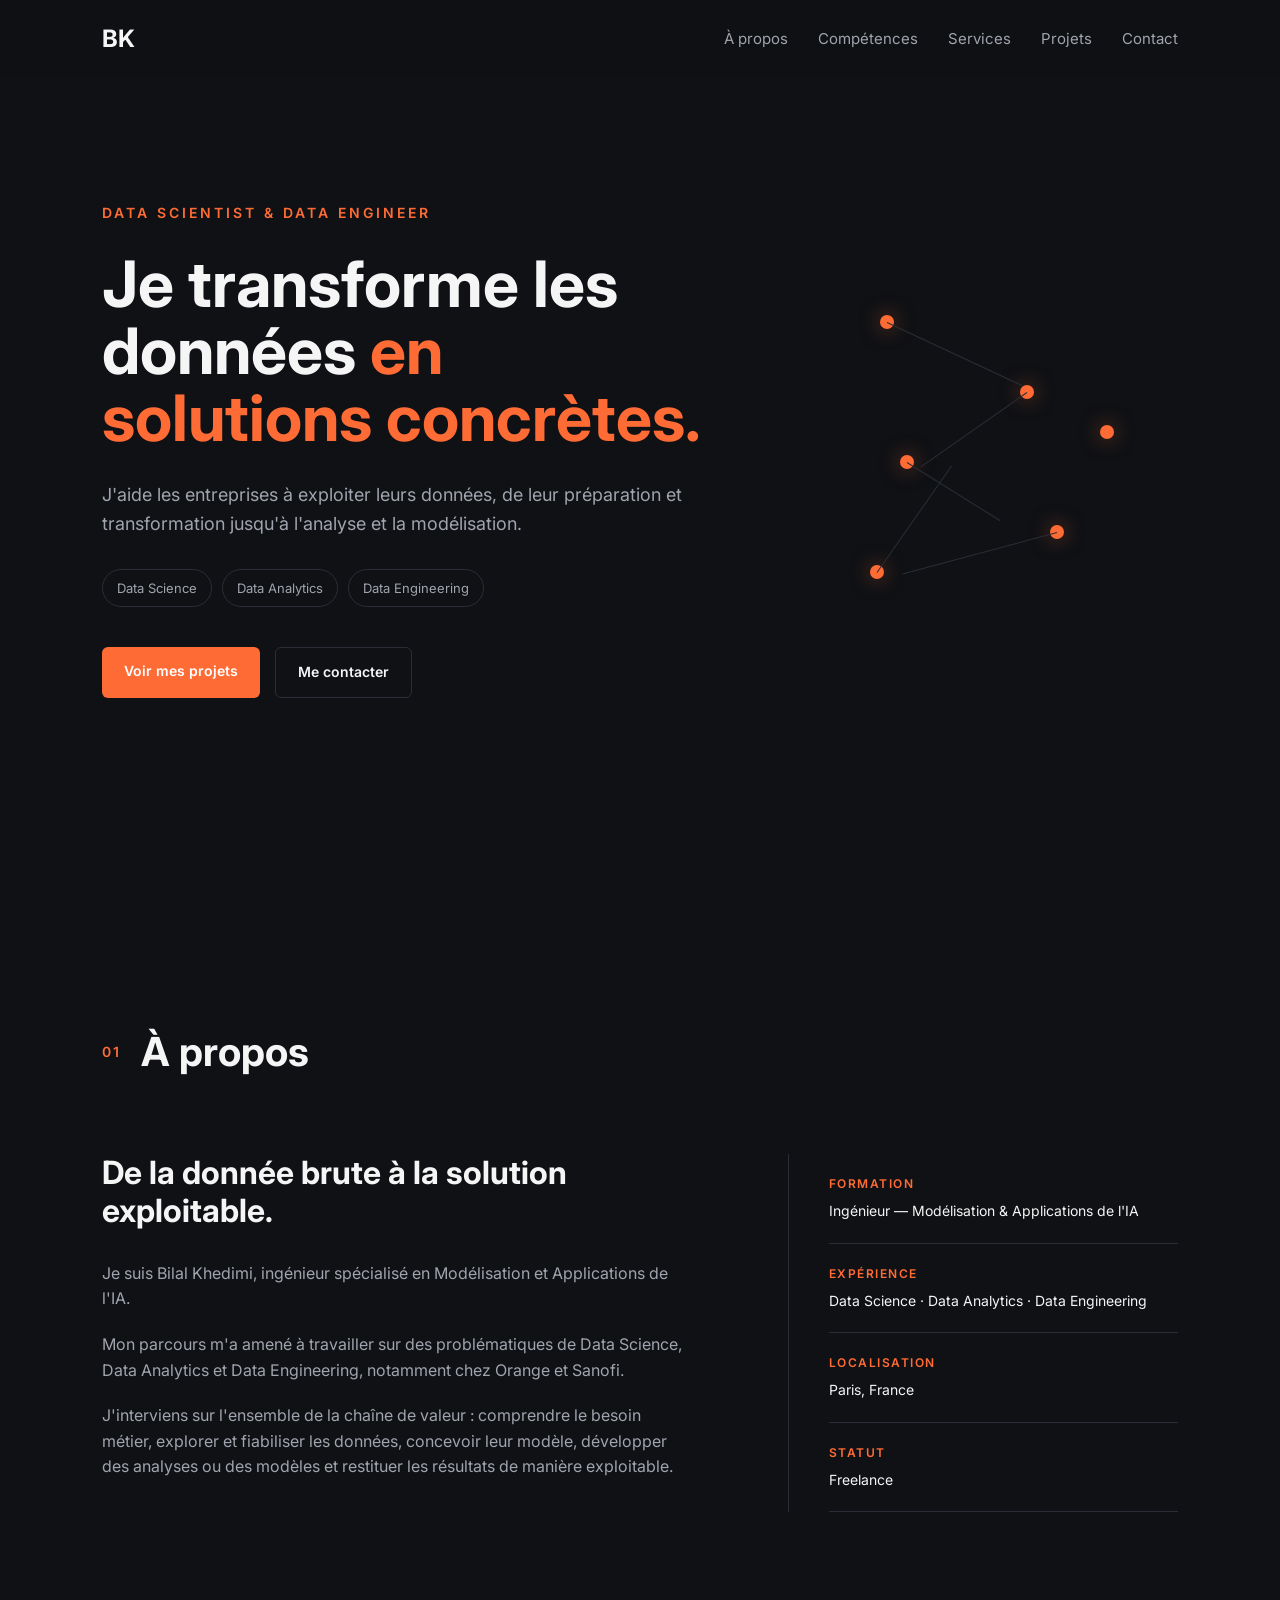
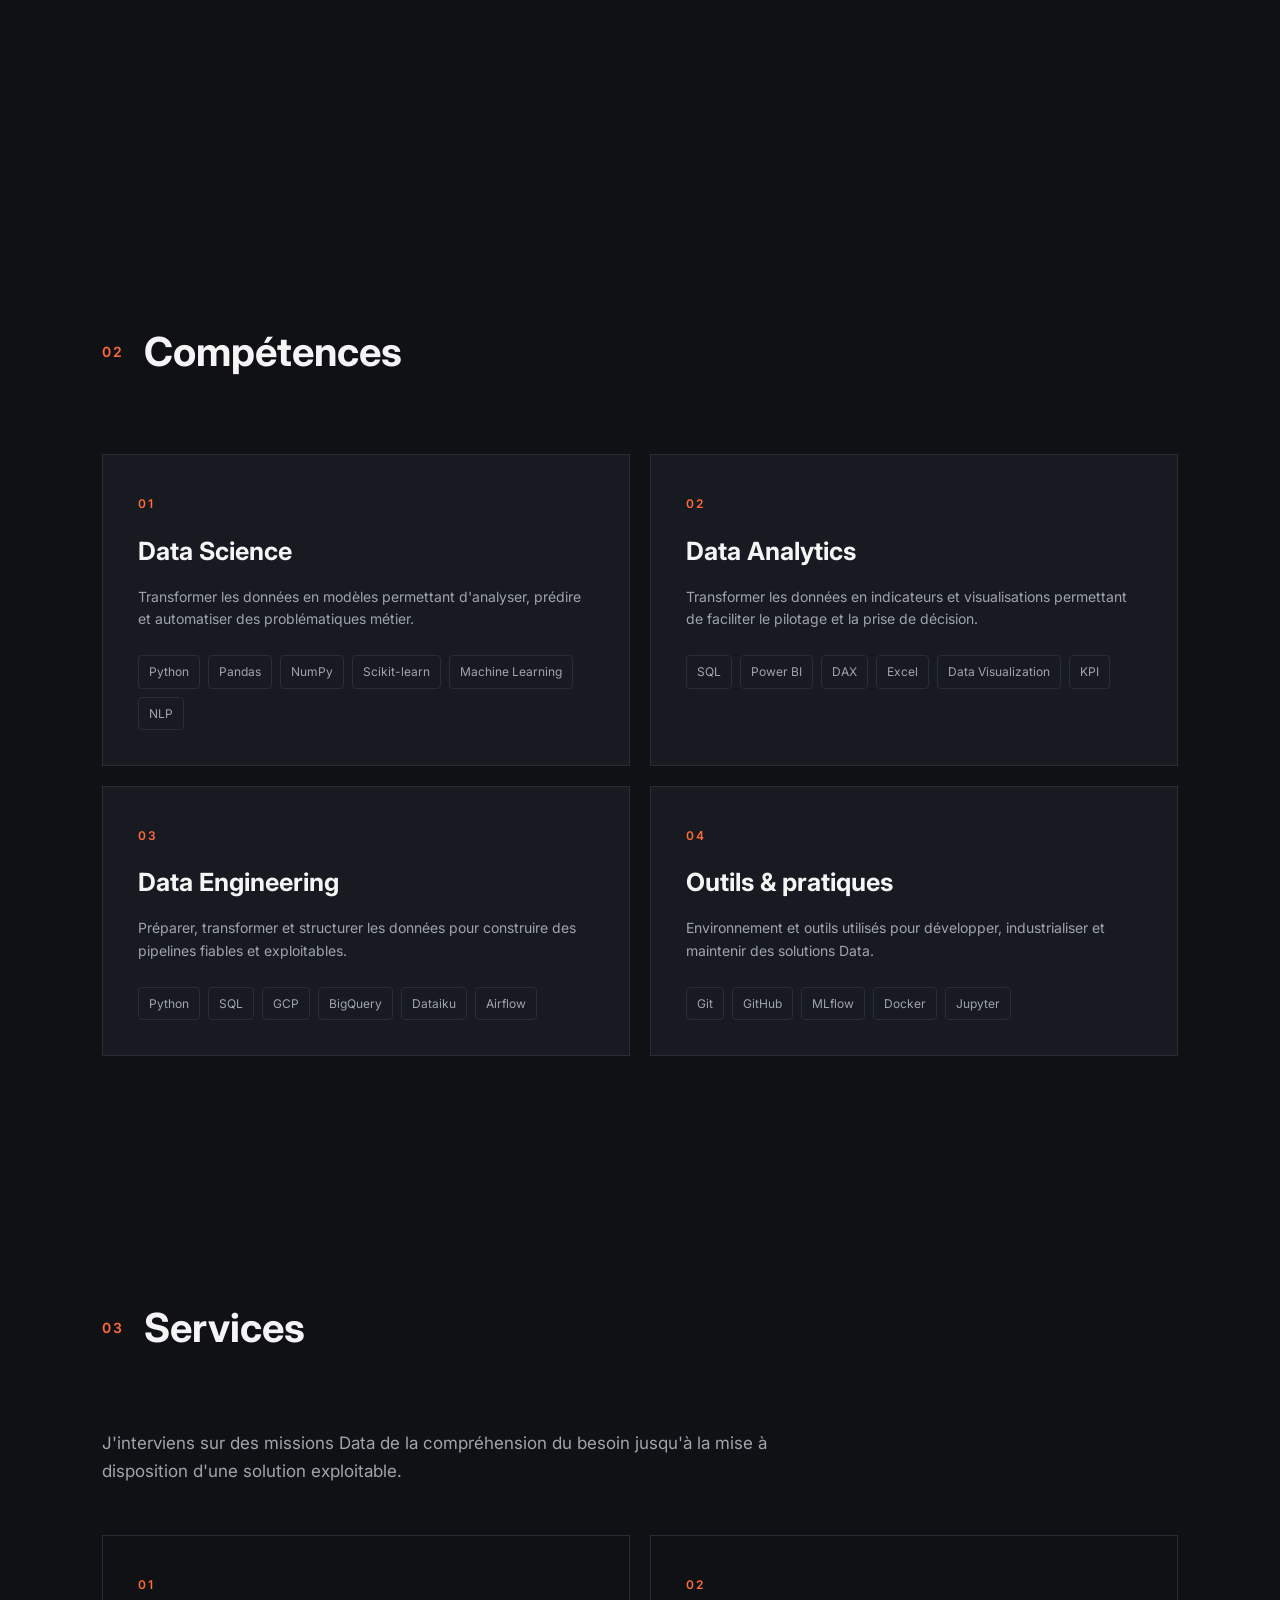
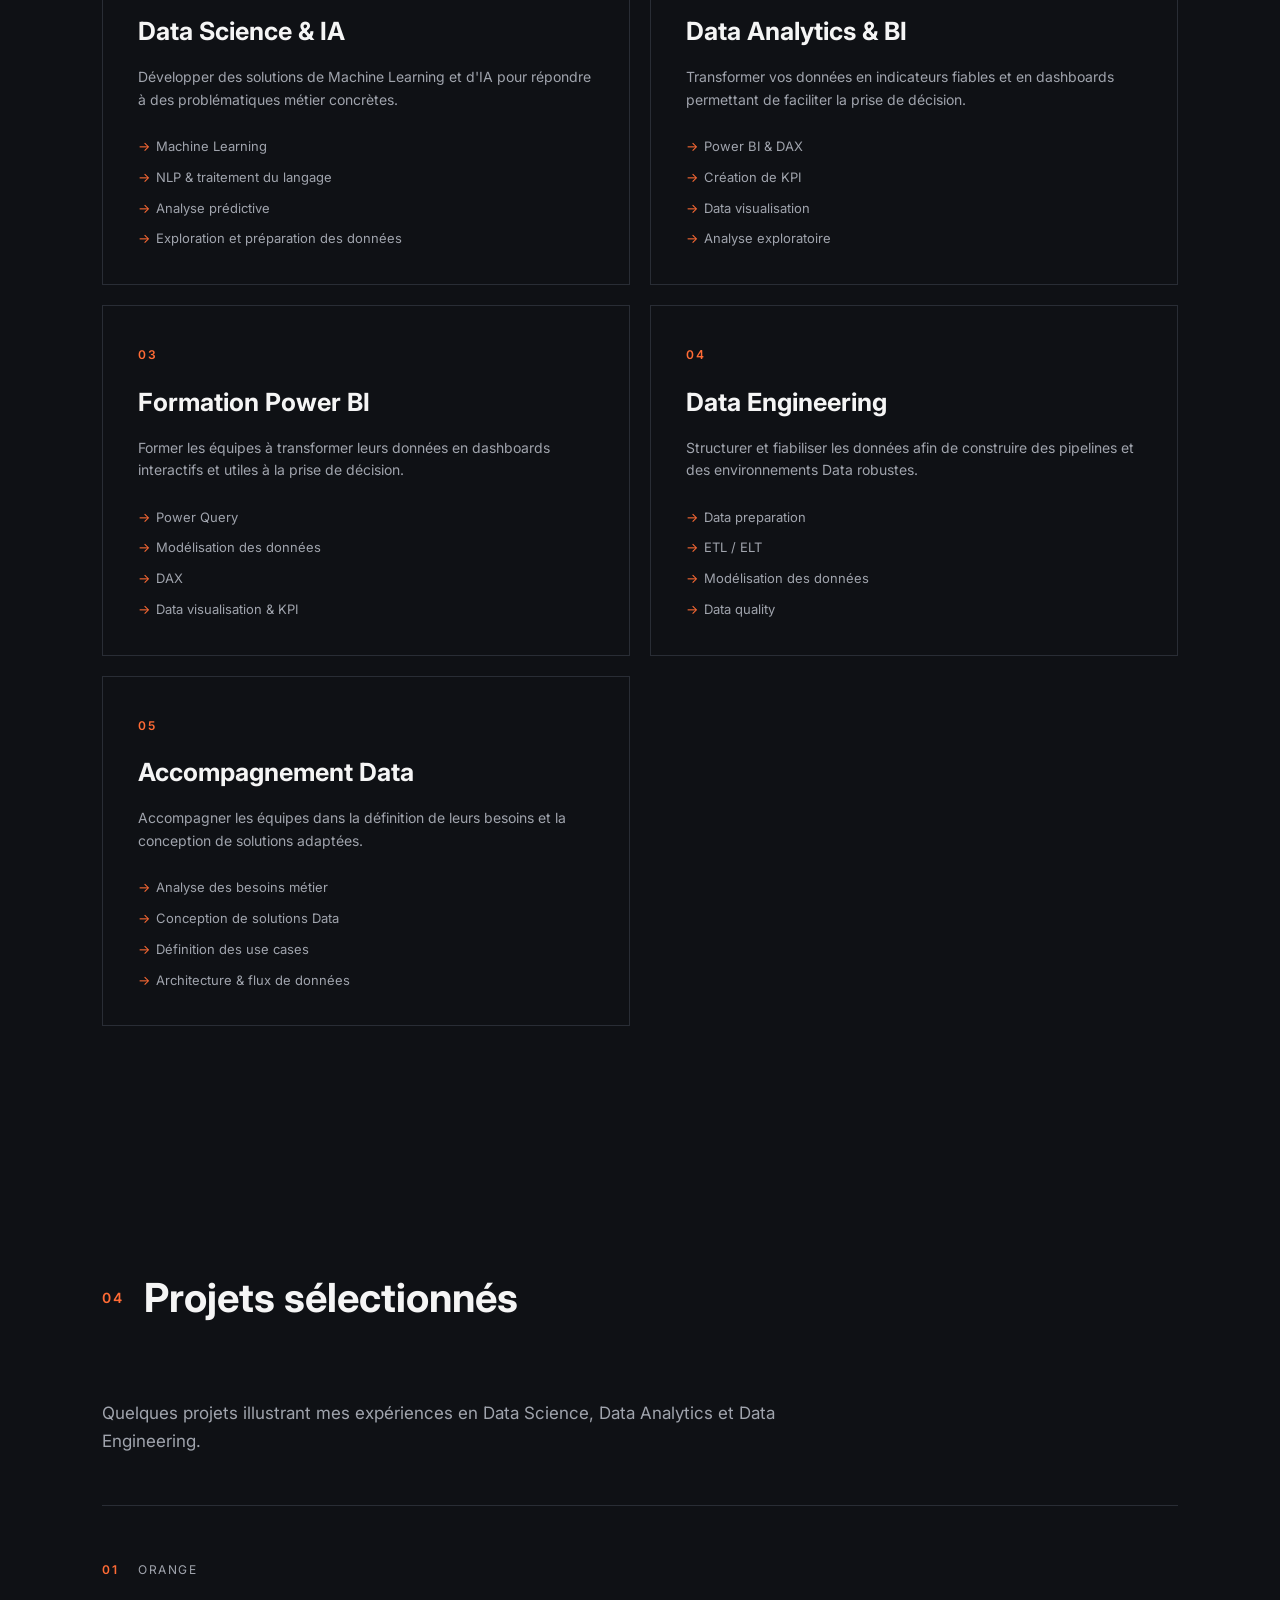
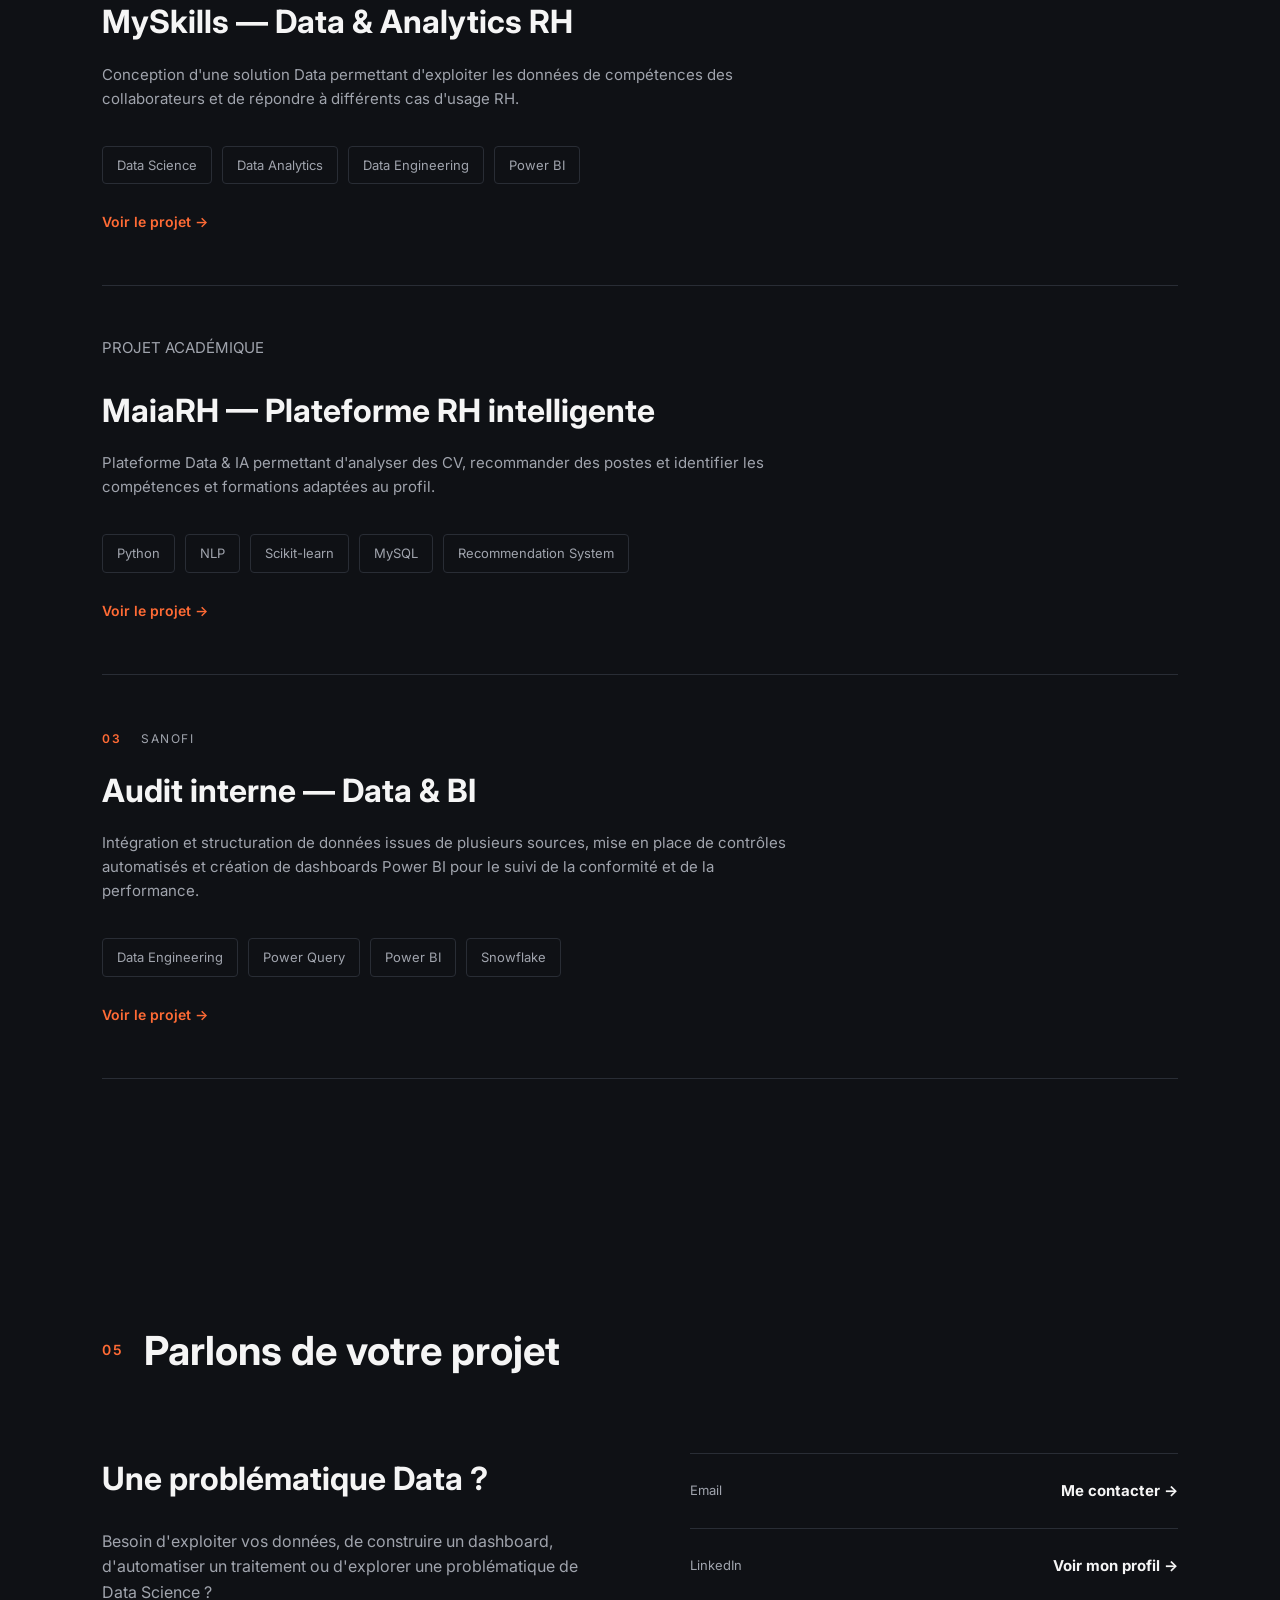
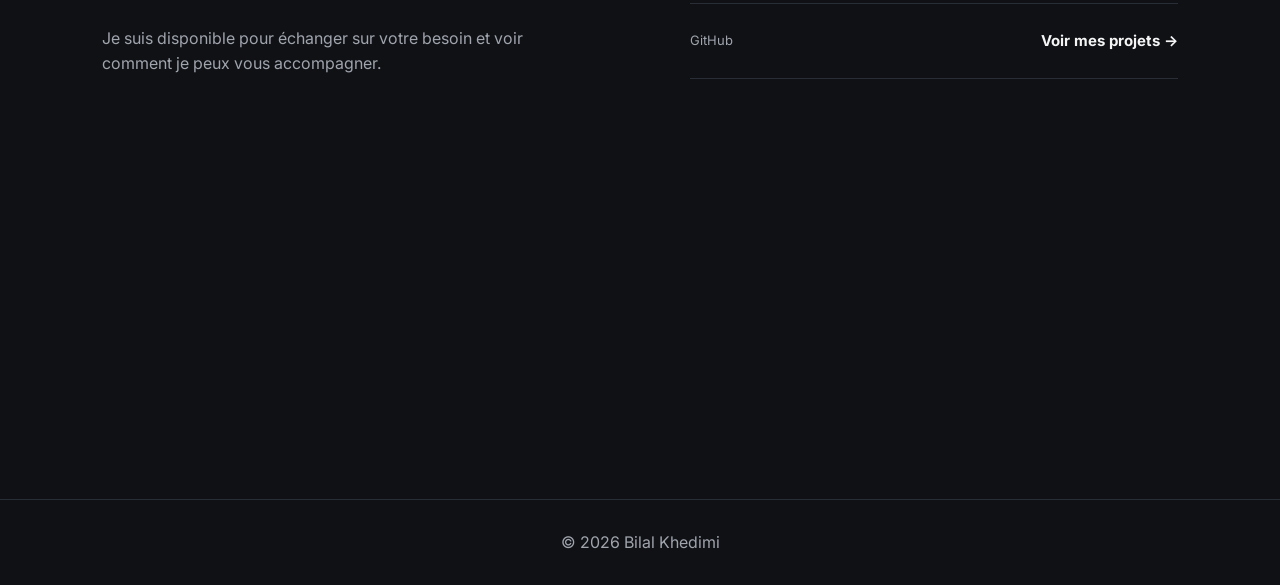
==== index.html @ 47063039 "Update portfolio and add MaiaRH project page" ====
<!DOCTYPE html>
<html lang="fr">

<head>
    <meta charset="UTF-8">
    <meta name="viewport" content="width=device-width, initial-scale=1.0">

    <link rel="preconnect" href="https://fonts.googleapis.com">
    <link rel="preconnect" href="https://fonts.gstatic.com" crossorigin>

    <link href="https://fonts.googleapis.com/css2?family=Inter:wght@400;500;600;700&display=swap" rel="stylesheet">

    <title>Bilal Khedimi | Data Scientist & Data Engineer</title>

    <link rel="stylesheet" href="style.css">
</head>

<body>

    <header>
    <nav>

        <a href="#hero" class="logo">BK</a>

        <button class="menu-toggle" aria-label="Ouvrir le menu">
            ☰
        </button>

        <div class="nav-links">

            <a href="#about">À propos</a>
            <a href="#skills">Compétences</a>
            <a href="#services">Services</a>
            <a href="#projects">Projets</a>
            <a href="#contact">Contact</a>

        </div>

    </nav>
</header>


    <main>

        <section id="hero">

    <div class="hero-content">

        <p class="hero-label">
            DATA SCIENTIST & DATA ENGINEER
        </p>

        <h1>
            Je transforme les données
            <span>en solutions concrètes.</span>
        </h1>

        <p class="hero-description">
            J'aide les entreprises à exploiter leurs données,
            de leur préparation et transformation jusqu'à
            l'analyse et la modélisation.
        </p>

        <div class="hero-tags">
            <span>Data Science</span>
            <span>Data Analytics</span>
            <span>Data Engineering</span>
        </div>

        <div class="hero-buttons">
            <a href="#projects" class="btn btn-primary">
                Voir mes projets
            </a>

            <a href="#contact" class="btn btn-secondary">
                Me contacter
            </a>
        </div>

    </div>


    <div class="hero-visual">

        <div class="data-grid">

            <div class="data-node node-1"></div>
            <div class="data-node node-2"></div>
            <div class="data-node node-3"></div>
            <div class="data-node node-4"></div>
            <div class="data-node node-5"></div>
            <div class="data-node node-6"></div>

            <div class="data-line line-1"></div>
            <div class="data-line line-2"></div>
            <div class="data-line line-3"></div>
            <div class="data-line line-4"></div>
            <div class="data-line line-5"></div>

        </div>

    </div>

</section>
        <section id="about">

    <div class="section-header">
        <span class="section-number">01</span>
        <h2>À propos</h2>
    </div>

    <div class="about-content">

        <div class="about-text">

            <h3>
                De la donnée brute à la solution exploitable.
            </h3>

            <p>
                Je suis Bilal Khedimi, ingénieur spécialisé en
                Modélisation et Applications de l'IA.
            </p>

            <p>
                Mon parcours m'a amené à travailler sur des problématiques
                de Data Science, Data Analytics et Data Engineering,
                notamment chez Orange et Sanofi.
            </p>

            <p>
                J'interviens sur l'ensemble de la chaîne de valeur :
                comprendre le besoin métier, explorer et fiabiliser
                les données, concevoir leur modèle, développer des
                analyses ou des modèles et restituer les résultats
                de manière exploitable.
            </p>

        </div>


        <div class="about-info">

            <div class="info-item">
                <span class="info-label">Formation</span>
                <span class="info-value">
                    Ingénieur — Modélisation & Applications de l'IA
                </span>
            </div>

            <div class="info-item">
                <span class="info-label">Expérience</span>
                <span class="info-value">
                    Data Science · Data Analytics · Data Engineering
                </span>
            </div>

            <div class="info-item">
                <span class="info-label">Localisation</span>
                <span class="info-value">
                    Paris, France
                </span>
            </div>

            <div class="info-item">
                <span class="info-label">Statut</span>
                <span class="info-value">
                    Freelance
                </span>
            </div>

        </div>

    </div>

</section>


        


        <section id="skills">

    <div class="section-header">
        <span class="section-number">02</span>
        <h2>Compétences</h2>
    </div>

    <div class="skills-grid">

        <!-- DATA SCIENCE -->
        <div class="skill-card">

            <span class="skill-number">01</span>

            <h3>Data Science</h3>

            <p>
                Transformer les données en modèles permettant
                d'analyser, prédire et automatiser des problématiques métier.
            </p>

            <div class="skill-tags">
                <span>Python</span>
                <span>Pandas</span>
                <span>NumPy</span>
                <span>Scikit-learn</span>
                <span>Machine Learning</span>
                <span>NLP</span>
            </div>

        </div>


        <!-- DATA ANALYTICS -->
        <div class="skill-card">

            <span class="skill-number">02</span>

            <h3>Data Analytics</h3>

            <p>
                Transformer les données en indicateurs et visualisations
                permettant de faciliter le pilotage et la prise de décision.
            </p>

            <div class="skill-tags">
                <span>SQL</span>
                <span>Power BI</span>
                <span>DAX</span>
                <span>Excel</span>
                <span>Data Visualization</span>
                <span>KPI</span>
            </div>

        </div>


        <!-- DATA ENGINEERING -->
        <div class="skill-card">

            <span class="skill-number">03</span>

            <h3>Data Engineering</h3>

            <p>
                Préparer, transformer et structurer les données pour
                construire des pipelines fiables et exploitables.
            </p>

            <div class="skill-tags">
                <span>Python</span>
                <span>SQL</span>
                <span>GCP</span>
                <span>BigQuery</span>
                <span>Dataiku</span>
                <span>Airflow</span>
            </div>

        </div>


        <!-- OUTILS -->
        <div class="skill-card">

            <span class="skill-number">04</span>

            <h3>Outils & pratiques</h3>

            <p>
                Environnement et outils utilisés pour développer,
                industrialiser et maintenir des solutions Data.
            </p>

            <div class="skill-tags">
                <span>Git</span>
                <span>GitHub</span>
                <span>MLflow</span>
                <span>Docker</span>
                <span>Jupyter</span>
            </div>

        </div>

    </div>

</section>


        <section id="services">

    <div class="section-header">
        <span class="section-number">03</span>
        <h2>Services</h2>
    </div>

    <p class="section-intro">
        J'interviens sur des missions Data de la compréhension
        du besoin jusqu'à la mise à disposition d'une solution exploitable.
    </p>

    <div class="services-grid">

        <!-- SERVICE 1 -->

        <div class="service-card">

            <span class="service-number">01</span>

            <h3>Data Science & IA</h3>

            <p>
                Développer des solutions de Machine Learning et d'IA
                pour répondre à des problématiques métier concrètes.
            </p>

            <ul>
                <li>Machine Learning</li>
                <li>NLP & traitement du langage</li>
                <li>Analyse prédictive</li>
                <li>Exploration et préparation des données</li>
            </ul>

        </div>


        <!-- SERVICE 2 -->

        <div class="service-card">

            <span class="service-number">02</span>

            <h3>Data Analytics & BI</h3>

            <p>
                Transformer vos données en indicateurs fiables et
                en dashboards permettant de faciliter la prise de décision.
            </p>

            <ul>
                <li>Power BI & DAX</li>
                <li>Création de KPI</li>
                <li>Data visualisation</li>
                <li>Analyse exploratoire</li>
            </ul>

        </div>

        <!-- SERVICE 3 -->

<div class="service-card">

    <span class="service-number">03</span>

    <h3>Formation Power BI</h3>

    <p>
        Former les équipes à transformer leurs données en
        dashboards interactifs et utiles à la prise de décision.
    </p>

    <ul>
        <li>Power Query</li>
        <li>Modélisation des données</li>
        <li>DAX</li>
        <li>Data visualisation & KPI</li>
    </ul>

</div>


        <!-- SERVICE 4 -->

        <div class="service-card">

            <span class="service-number">04</span>

            <h3>Data Engineering</h3>

            <p>
                Structurer et fiabiliser les données afin de construire
                des pipelines et des environnements Data robustes.
            </p>

            <ul>
                <li>Data preparation</li>
                <li>ETL / ELT</li>
                <li>Modélisation des données</li>
                <li>Data quality</li>
            </ul>

        </div>


        <!-- SERVICE 5 -->

        <div class="service-card">

            <span class="service-number">05</span>

            <h3>Accompagnement Data</h3>

            <p>
                Accompagner les équipes dans la définition de leurs
                besoins et la conception de solutions adaptées.
            </p>

            <ul>
                <li>Analyse des besoins métier</li>
                <li>Conception de solutions Data</li>
                <li>Définition des use cases</li>
                <li>Architecture & flux de données</li>
            </ul>

        </div>

    </div>

</section>


        <section id="projects">

    <div class="section-header">
        <span class="section-number">04</span>
        <h2>Projets sélectionnés</h2>
    </div>

    <p class="section-intro">
        Quelques projets illustrant mes expériences en Data Science,
        Data Analytics et Data Engineering.
    </p>


    <div class="projects-list">


        <!-- PROJET ORANGE -->

        <article class="project-card">

            <div class="project-content">

                <span class="project-number">01</span>

                <span class="project-company">
                    ORANGE
                </span>

                <h3>
                    MySkills — Data & Analytics RH
                </h3>

                <p>
                    Conception d'une solution Data permettant
                    d'exploiter les données de compétences des
                    collaborateurs et de répondre à différents
                    cas d'usage RH.
                </p>

                <div class="project-tags">
                    <span>Data Science</span>
                    <span>Data Analytics</span>
                    <span>Data Engineering</span>
                    <span>Power BI</span>
                </div>

                <a href="#" class="project-link">
                    Voir le projet →
                </a>

            </div>

        </article>


        <!-- PROJET MAIARH -->
         
        <div class="project-card">

    <p class="project-type">PROJET ACADÉMIQUE</p>

    <h3>MaiaRH — Plateforme RH intelligente</h3>

    <p>
        Plateforme Data & IA permettant d'analyser des CV,
        recommander des postes et identifier les compétences
        et formations adaptées au profil.
    </p>

    <div class="project-tags">
        <span>Python</span>
        <span>NLP</span>
        <span>Scikit-learn</span>
        <span>MySQL</span>
        <span>Recommendation System</span>
    </div>

    <a href="projects/maiarh.html" class="project-link">
        Voir le projet →
    </a>

</div>

        

        <!-- PROJET SANOFI -->

        <article class="project-card">

            <div class="project-content">

                <span class="project-number">03</span>

                <span class="project-company">
                    SANOFI
                </span>

                <h3>
                    Audit interne — Data & BI
                </h3>

                <p>
                    Intégration et structuration de données issues de
                    plusieurs sources, mise en place de contrôles
                    automatisés et création de dashboards Power BI
                    pour le suivi de la conformité et de la performance.
                </p>

                <div class="project-tags">
                    <span>Data Engineering</span>
                    <span>Power Query</span>
                    <span>Power BI</span>
                    <span>Snowflake</span>
                </div>

                <a href="#" class="project-link">
                    Voir le projet →
                </a>

            </div>

        </article>


    </div>

</section>


        <section id="contact">

    <div class="section-header">
        <span class="section-number">05</span>
        <h2>Parlons de votre projet</h2>
    </div>

    <div class="contact-content">

        <div class="contact-text">

            <h3>
                Une problématique Data ?
            </h3>

            <p>
                Besoin d'exploiter vos données, de construire
                un dashboard, d'automatiser un traitement ou
                d'explorer une problématique de Data Science ?
            </p>

            <p>
                Je suis disponible pour échanger sur votre besoin
                et voir comment je peux vous accompagner.
            </p>

        </div>


        <div class="contact-links">

            <a href="mailto:bkhedimi.freelance@gmail.com">

                <span>Email</span>

                <strong>
                    Me contacter →
                </strong>

            </a>


            <a href="https://www.linkedin.com/in/bilal-khedimi-9326b5213"
               target="_blank">

                <span>LinkedIn</span>

                <strong>
                    Voir mon profil →
                </strong>

            </a>


            <a href="https://github.com/bilalk-27"
               target="_blank">

                <span>GitHub</span>

                <strong>
                    Voir mes projets →
                </strong>

            </a>

        </div>

    </div>

</section>

    </main>


    <footer>

        <p>© 2026 Bilal Khedimi</p>

    </footer>
<script src="script.js"></script>
</body>

</html>
---- style.css ----
/* =========================
   VARIABLES
========================= */

:root {
    --background: #0F1115;
    --background-secondary: #171A21;
    --text: #F5F5F5;
    --text-secondary: #A0A4AD;
    --accent: #FF6B35;
    --border: #292D35;
}


/* =========================
   RESET
========================= */

* {
    margin: 0;
    padding: 0;
    box-sizing: border-box;
}

html {
    scroll-behavior: smooth;
}

body {
    font-family: "Inter", sans-serif;
    background-color: var(--background);
    color: var(--text);
    line-height: 1.6;
}

a {
    color: inherit;
    text-decoration: none;
}


/* =========================
   NAVBAR
========================= */

header {
    position: fixed;
    top: 0;
    left: 0;
    width: 100%;

    padding: 20px 8%;

    background-color: rgba(15, 17, 21, 0.9);

    z-index: 1000;
}

nav {
    display: flex;
    justify-content: space-between;
    align-items: center;
}

.logo {
    font-size: 24px;
    font-weight: bold;
}

.nav-links {
    display: flex;
    gap: 30px;
}

.nav-links a {
    color: var(--text-secondary);
    font-size: 15px;

    transition: color 0.3s ease;
}

.nav-links a:hover {
    color: var(--accent);
}


/* =========================
   SECTIONS
========================= */

section {
    min-height: 100vh;
    padding: 120px 8%;
}

h1 {
    font-size: 64px;
    line-height: 1.1;
}

h2 {
    font-size: 40px;
    margin-bottom: 30px;
}


/* =========================
   HERO
========================= */

/* =========================
   HERO
========================= */

#hero {
    min-height: 100vh;

    display: grid;
    grid-template-columns: 1.2fr 0.8fr;

    align-items: center;
    gap: 60px;

    padding-top: 120px;
}


/* HERO CONTENT */

.hero-content {
    max-width: 750px;
}

.hero-label {
    color: var(--accent);

    font-size: 14px;
    font-weight: 600;

    letter-spacing: 3px;

    margin-bottom: 25px;
}

.hero-content h1 {
    font-size: 64px;
    line-height: 1.05;

    margin-bottom: 30px;
}

.hero-content h1 span {
    color: var(--accent);
}

.hero-description {
    max-width: 650px;

    color: var(--text-secondary);

    font-size: 18px;

    margin-bottom: 30px;
}


/* TAGS */

.hero-tags {
    display: flex;
    flex-wrap: wrap;

    gap: 10px;

    margin-bottom: 40px;
}

.hero-tags span {
    padding: 8px 14px;

    border: 1px solid var(--border);
    border-radius: 20px;

    color: var(--text-secondary);

    font-size: 13px;
}


/* BUTTONS */

.hero-buttons {
    display: flex;
    gap: 15px;
}

.btn {
    display: inline-block;

    padding: 13px 22px;

    border-radius: 6px;

    font-size: 14px;
    font-weight: 600;

    transition: all 0.3s ease;
}

.btn-primary {
    background-color: var(--accent);
    color: #ffffff;
}

.btn-primary:hover {
    transform: translateY(-2px);
    opacity: 0.9;
}

.btn-secondary {
    border: 1px solid var(--border);
    color: var(--text);
}

.btn-secondary:hover {
    border-color: var(--accent);
    color: var(--accent);
}


/* DATA VISUAL */

.hero-visual {
    display: flex;

    justify-content: center;
    align-items: center;

    height: 400px;
}

.data-grid {
    position: relative;

    width: 350px;
    height: 350px;
}


/* NODES */

.data-node {
    position: absolute;

    width: 14px;
    height: 14px;

    background-color: var(--accent);

    border-radius: 50%;

    box-shadow: 0 0 20px rgba(255, 107, 53, 0.5);
}

.node-1 {
    top: 40px;
    left: 80px;
}

.node-2 {
    top: 110px;
    left: 220px;
}

.node-3 {
    top: 180px;
    left: 100px;
}

.node-4 {
    top: 250px;
    left: 250px;
}

.node-5 {
    top: 290px;
    left: 70px;
}

.node-6 {
    top: 150px;
    left: 300px;
}


/* LINES */

.data-line {
    position: absolute;

    height: 1px;

    background-color: var(--border);

    transform-origin: left center;
}

.line-1 {
    width: 150px;

    top: 47px;
    left: 87px;

    transform: rotate(25deg);
}

.line-2 {
    width: 130px;

    top: 117px;
    left: 227px;

    transform: rotate(145deg);
}

.line-3 {
    width: 110px;

    top: 187px;
    left: 107px;

    transform: rotate(32deg);
}

.line-4 {
    width: 160px;

    top: 257px;
    left: 257px;

    transform: rotate(165deg);
}

.line-5 {
    width: 130px;

    top: 297px;
    left: 77px;

    transform: rotate(-55deg);
}

/* =========================
   FOOTER
========================= */

footer {
    padding: 30px 8%;

    text-align: center;

    color: var(--text-secondary);

    border-top: 1px solid var(--border);
}

/* =========================
   ABOUT
========================= */

.section-header {
    display: flex;
    align-items: center;
    gap: 20px;

    margin-bottom: 70px;
}

.section-number {
    color: var(--accent);

    font-size: 14px;
    font-weight: 600;

    letter-spacing: 2px;
}

.section-header h2 {
    margin: 0;
}


.about-content {
    display: grid;

    grid-template-columns: 1.5fr 1fr;

    gap: 100px;

    max-width: 1100px;
}


.about-text h3 {
    font-size: 32px;
    line-height: 1.2;

    margin-bottom: 30px;
}


.about-text p {
    color: var(--text-secondary);

    font-size: 16px;

    margin-bottom: 20px;

    max-width: 700px;
}


.about-info {
    border-left: 1px solid var(--border);

    padding-left: 40px;
}


.info-item {
    display: flex;
    flex-direction: column;

    padding: 20px 0;

    border-bottom: 1px solid var(--border);
}


.info-label {
    color: var(--accent);

    font-size: 12px;
    font-weight: 600;

    text-transform: uppercase;
    letter-spacing: 1.5px;

    margin-bottom: 7px;
}


.info-value {
    color: var(--text);

    font-size: 14px;
}

/* =========================
   SKILLS
========================= */

.skills-grid {
    display: grid;

    grid-template-columns: repeat(2, 1fr);

    gap: 20px;

    max-width: 1100px;
}


.skill-card {
    background-color: var(--background-secondary);

    border: 1px solid var(--border);

    padding: 35px;

    transition: transform 0.3s ease,
                border-color 0.3s ease;
}


.skill-card:hover {
    transform: translateY(-5px);

    border-color: var(--accent);
}


.skill-number {
    color: var(--accent);

    font-size: 12px;
    font-weight: 600;

    letter-spacing: 2px;
}


.skill-card h3 {
    font-size: 25px;

    margin: 15px 0;
}


.skill-card p {
    color: var(--text-secondary);

    font-size: 14px;

    margin-bottom: 25px;
}


.skill-tags {
    display: flex;

    flex-wrap: wrap;

    gap: 8px;
}


.skill-tags span {
    padding: 6px 10px;

    border: 1px solid var(--border);

    border-radius: 4px;

    color: var(--text-secondary);

    font-size: 12px;
}

/* =========================
   SERVICES
========================= */

.section-intro {
    max-width: 700px;

    color: var(--text-secondary);

    font-size: 17px;

    margin-bottom: 50px;
}


.services-grid {
    display: grid;

    grid-template-columns: repeat(2, 1fr);

    gap: 20px;

    max-width: 1100px;
}


.service-card {
    padding: 35px;

    border: 1px solid var(--border);

    background-color: var(--background);

    transition: transform 0.3s ease,
                background-color 0.3s ease,
                border-color 0.3s ease;
}


.service-card:hover {
    transform: translateY(-5px);

    background-color: var(--background-secondary);

    border-color: var(--accent);
}


.service-number {
    color: var(--accent);

    font-size: 12px;
    font-weight: 600;

    letter-spacing: 2px;
}


.service-card h3 {
    font-size: 25px;

    margin: 15px 0;
}


.service-card p {
    color: var(--text-secondary);

    font-size: 14px;

    margin-bottom: 25px;
}


.service-card ul {
    list-style: none;

    display: flex;
    flex-direction: column;

    gap: 10px;
}


.service-card li {
    color: var(--text-secondary);

    font-size: 13px;

    padding-left: 18px;

    position: relative;
}


.service-card li::before {
    content: "→";

    position: absolute;

    left: 0;

    color: var(--accent);
}


/* =========================
   PROJECTS
========================= */

.projects-list {
    display: flex;
    flex-direction: column;

    max-width: 1100px;
}


.project-card {
    position: relative;

    padding: 50px 0;

    border-top: 1px solid var(--border);

    transition: padding 0.3s ease;
}


.project-card:last-child {
    border-bottom: 1px solid var(--border);
}


.project-card:hover {
    padding-left: 20px;
}


.project-content {
    max-width: 850px;
}


.project-number {
    color: var(--accent);

    font-size: 12px;
    font-weight: 600;

    letter-spacing: 2px;

    margin-right: 15px;
}


.project-company {
    color: var(--text-secondary);

    font-size: 12px;
    letter-spacing: 1.5px;
}


.project-card h3 {
    font-size: 32px;

    margin: 15px 0;
}


.project-card p {
    color: var(--text-secondary);

    max-width: 700px;

    font-size: 15px;

    margin-bottom: 25px;
}


/* TAGS */

.project-tags {
    display: flex;
    flex-wrap: wrap;

    gap: 8px;

    margin-bottom: 25px;
}


.project-tags span {
    padding: 6px 10px;

    border: 1px solid var(--border);

    border-radius: 4px;

    color: var(--text-secondary);

    font-size: 12px;
}


/* LINK */

.project-link {
    color: var(--accent);

    font-size: 14px;
    font-weight: 600;

    transition: opacity 0.3s ease;
}


.project-link:hover {
    opacity: 0.7;
}

/* =========================
   CONTACT
========================= */

.contact-content {
    display: grid;

    grid-template-columns: 1fr 1fr;

    gap: 100px;

    max-width: 1100px;
}


.contact-text {
    max-width: 600px;
}


.contact-text h3 {
    font-size: 32px;

    margin-bottom: 25px;
}


.contact-text p {
    color: var(--text-secondary);

    font-size: 16px;

    margin-bottom: 20px;
}


.contact-links {
    display: flex;
    flex-direction: column;
}


.contact-links a {
    display: flex;

    justify-content: space-between;
    align-items: center;

    padding: 25px 0;

    border-bottom: 1px solid var(--border);

    transition: padding 0.3s ease,
                color 0.3s ease;
}


.contact-links a:first-child {
    border-top: 1px solid var(--border);
}


.contact-links a:hover {
    padding-left: 15px;

    color: var(--accent);
}


.contact-links span {
    color: var(--text-secondary);

    font-size: 13px;
}


.contact-links strong {
    font-size: 15px;
}

/* ========================================
   PROJECT PAGE
======================================== */

.project-page {
    max-width: 1200px;
    margin: 0 auto;
}

.project-hero {
    min-height: auto;
    display: block;
    padding-top: 160px;
    padding-bottom: 100px;
    border-bottom: 1px solid var(--border);
}

.back-link {
    display: inline-block;
    color: var(--text-secondary);
    text-decoration: none;
    margin-bottom: 60px;
    transition: 0.3s;
}

.back-link:hover {
    color: var(--accent);
}

.project-hero h1 {
    font-size: clamp(64px, 9vw, 110px);
    line-height: 1;
    margin: 15px 0 25px;
    letter-spacing: -4px;
}

.project-hero h2 {
    max-width: 850px;
    font-size: clamp(27px, 4vw, 42px);
    line-height: 1.2;
    font-weight: 500;
    margin-bottom: 30px;
}

.project-intro {
    max-width: 800px;
    color: var(--text-secondary);
    font-size: 18px;
    line-height: 1.8;
}

.project-tags {
    display: flex;
    flex-wrap: wrap;
    gap: 10px;
    margin-top: 35px;
}

.project-tags span {
    padding: 8px 14px;
    border: 1px solid var(--border);
    font-size: 13px;
    color: var(--text-secondary);
}


/* PROJECT SECTIONS */

.project-section {
    min-height: auto;
    padding-top: 100px;
    padding-bottom: 100px;
    border-bottom: 1px solid var(--border);
}

.project-section-title {
    display: flex;
    align-items: center;
    gap: 20px;
    margin-bottom: 50px;
}

.project-section-title span {
    color: var(--accent);
    font-size: 14px;
    font-weight: 600;
}

.project-section-title h2 {
    font-size: clamp(30px, 4vw, 45px);
}

.project-text {
    max-width: 950px;
}

.project-text > p {
    color: var(--text-secondary);
    font-size: 17px;
    line-height: 1.8;
    margin-bottom: 20px;
}

.project-highlight-text strong {
    color: var(--text);
}


/* FEATURES */

.feature-grid,
.contribution-grid {
    display: grid;
    grid-template-columns: repeat(2, 1fr);
    gap: 20px;
    margin-top: 50px;
}

.feature-card,
.contribution-card {
    background: var(--background-secondary);
    border: 1px solid var(--border);
    padding: 30px;
    transition: transform 0.3s, border-color 0.3s;
}

.feature-card:hover,
.contribution-card:hover {
    transform: translateY(-5px);
    border-color: var(--accent);
}

.feature-number {
    color: var(--accent);
    font-size: 13px;
}

.feature-card h3,
.contribution-card h3 {
    font-size: 21px;
    margin: 20px 0 12px;
}

.feature-card p,
.contribution-card p {
    color: var(--text-secondary);
    line-height: 1.7;
}


/* ML FLOW */

.ml-flow {
    display: grid;
    grid-template-columns: 1fr auto 1fr auto 1fr auto 1fr;
    align-items: stretch;
    gap: 15px;
    margin: 60px 0;
}

.ml-step {
    border: 1px solid var(--border);
    padding: 25px;
    background: var(--background-secondary);
}

.ml-step > span {
    color: var(--accent);
    font-size: 13px;
}

.ml-step h3 {
    margin: 15px 0 10px;
}

.ml-step p {
    color: var(--text-secondary);
    font-size: 14px;
    line-height: 1.6;
}

.ml-arrow,
.architecture-arrow {
    display: flex;
    align-items: center;
    justify-content: center;
    color: var(--accent);
}

.technical-note {
    padding: 30px;
    border-left: 2px solid var(--accent);
    background: var(--background-secondary);
}

.technical-note h3 {
    margin-bottom: 15px;
}

.technical-note p {
    color: var(--text-secondary);
    line-height: 1.8;
}


/* ARCHITECTURE */

.architecture-flow {
    display: grid;
    grid-template-columns: 1fr auto 1fr auto 1fr auto 1fr;
    gap: 15px;
    margin: 50px 0;
}

.architecture-box {
    border: 1px solid var(--border);
    background: var(--background-secondary);
    padding: 25px;
}

.architecture-box span {
    display: block;
    color: var(--text-secondary);
    font-size: 12px;
    margin-bottom: 10px;
}

.architecture-box strong {
    font-size: 17px;
}

.project-secondary-text {
    margin-top: 35px;
}


/* TECHNOLOGIES */

.tech-grid {
    display: grid;
    grid-template-columns: repeat(2, 1fr);
    gap: 20px;
}

.tech-category {
    border: 1px solid var(--border);
    padding: 30px;
    background: var(--background-secondary);
}

.tech-category span {
    color: var(--accent);
    font-size: 12px;
    font-weight: 600;
}

.tech-category p {
    margin-top: 15px;
    line-height: 1.8;
    color: var(--text-secondary);
}


/* CTA */

.project-cta {
    min-height: auto;
    padding-top: 120px;
    padding-bottom: 120px;
}

.project-cta h2 {
    font-size: clamp(38px, 6vw, 65px);
    margin: 15px 0 20px;
}

.project-cta > p:not(.section-label) {
    max-width: 650px;
    color: var(--text-secondary);
    font-size: 17px;
    line-height: 1.8;
}

/* =========================
   RESPONSIVE
========================= */

@media (max-width: 768px) {

    /* GENERAL */

    html,
    body {
        overflow-x: hidden;
    }


    /* NAVBAR */

    header {
        padding: 18px 6%;
    }

    nav {
        position: relative;
    }

    .menu-toggle {
        display: block !important;

        background: none;
        border: none;

        color: var(--text);

        font-size: 24px;

        cursor: pointer;
    }

    .nav-links {
        display: none;

        position: absolute;

        top: 55px;
        right: 0;

        width: 200px;

        padding: 20px;

        background-color: var(--background-secondary);

        border: 1px solid var(--border);

        flex-direction: column;

        gap: 20px;
    }

    .nav-links.active {
        display: flex;
    }


    /* SECTIONS */

    section {
        padding: 100px 6%;
    }


    /* HERO */

    #hero {
        grid-template-columns: 1fr;

        gap: 50px;

        padding-top: 140px;
    }

    .hero-content h1 {
        font-size: 44px;
    }

    .hero-description {
        font-size: 16px;
    }

    .hero-visual {
        height: 300px;
    }

    .data-grid {
        transform: scale(0.8);
    }


    /* ABOUT */

    .about-content {
        grid-template-columns: 1fr;

        gap: 50px;
    }

    .about-info {
        border-left: none;

        border-top: 1px solid var(--border);

        padding-left: 0;
    }


    /* SKILLS */

    .skills-grid {
        grid-template-columns: 1fr;
    }


    /* SERVICES */

    .services-grid {
        grid-template-columns: 1fr;
    }


    /* PROJECTS */

    .project-card h3 {
        font-size: 27px;
    }


    /* CONTACT */

.contact-content {
    grid-template-columns: 1fr;
    gap: 50px;
}


/* PROJECT PAGE */

.project-hero {
    padding-top: 130px;
    padding-bottom: 70px;
}

.project-hero h1 {
    font-size: 58px;
    letter-spacing: -2px;
}

.project-section {
    padding-top: 70px;
    padding-bottom: 70px;
}

.feature-grid,
.contribution-grid,
.tech-grid {
    grid-template-columns: 1fr;
}

.ml-flow,
.architecture-flow {
    grid-template-columns: 1fr;
}

.ml-arrow,
.architecture-arrow {
    transform: rotate(90deg);
    padding: 5px;
}

.project-section-title {
    align-items: flex-start;
}

}


/* =========================
   DESKTOP
========================= */

@media (min-width: 769px) {

    .menu-toggle {
        display: none !important;
    }

}
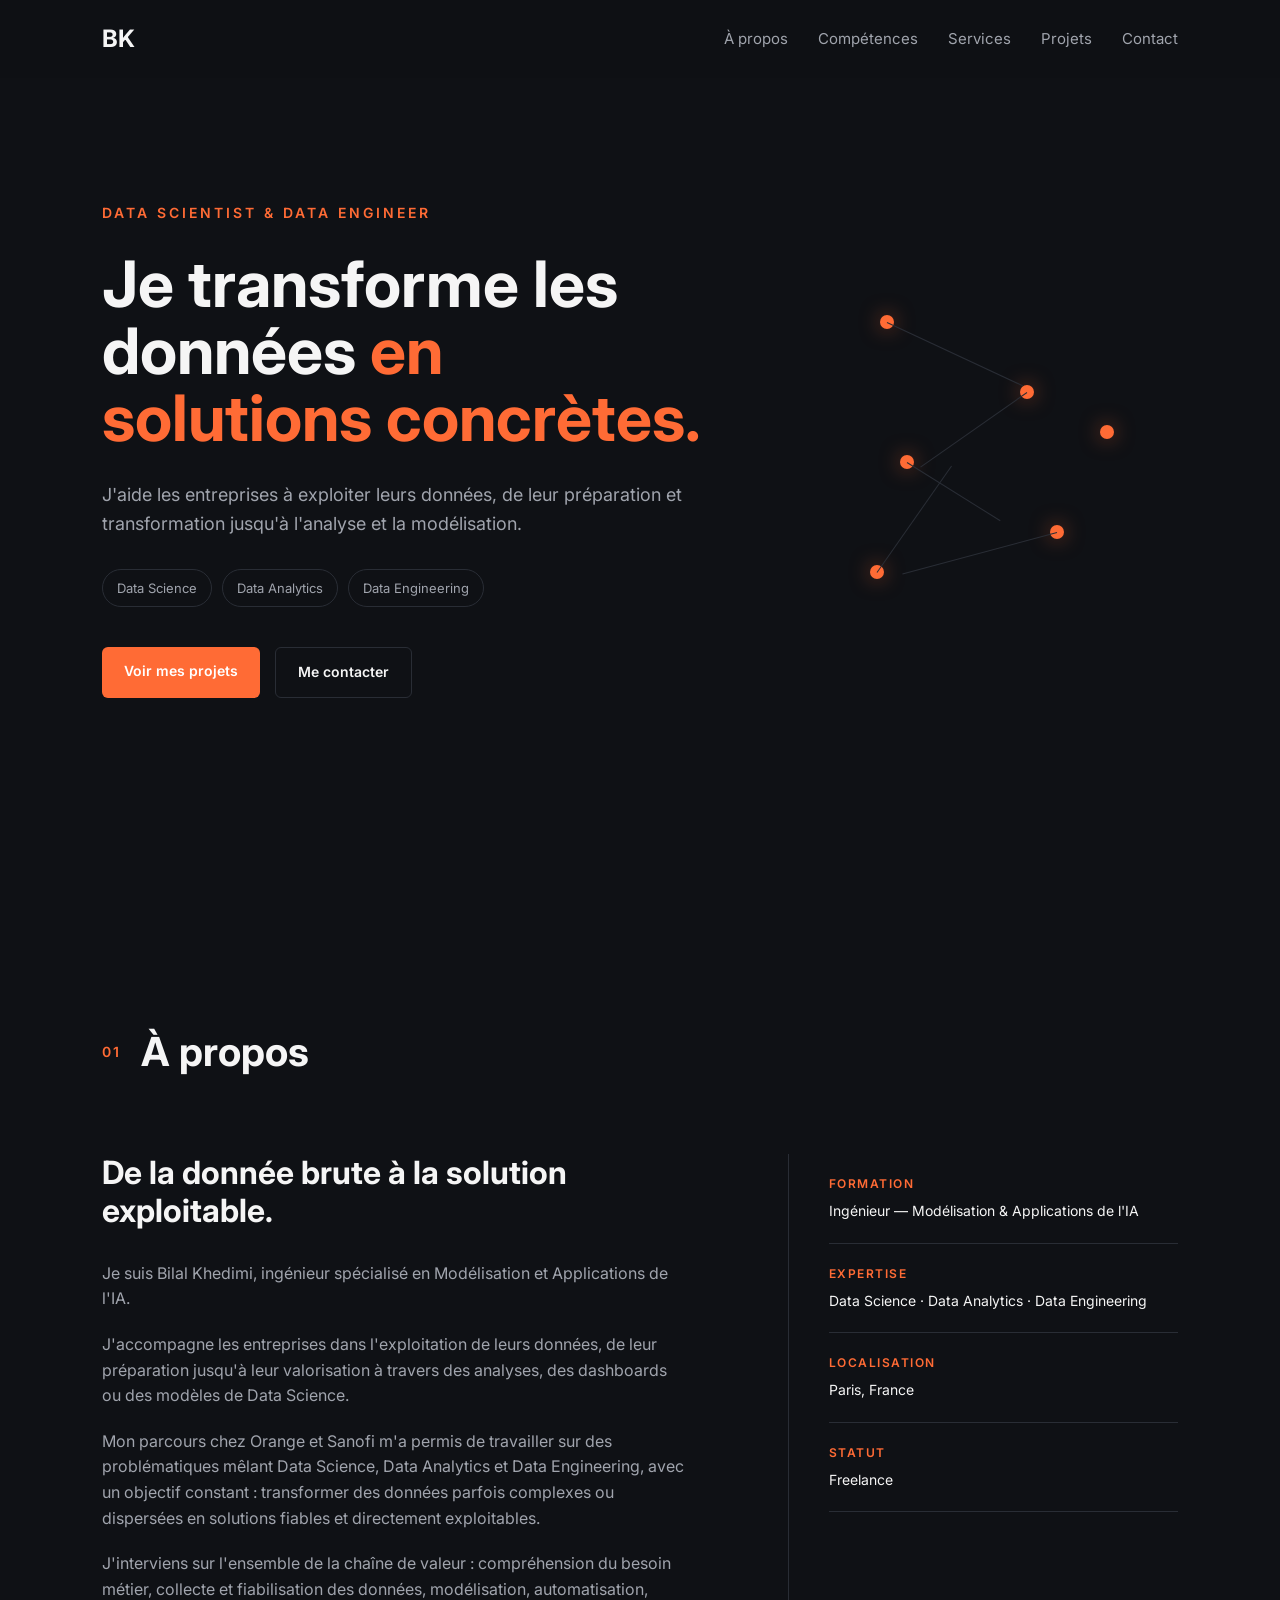
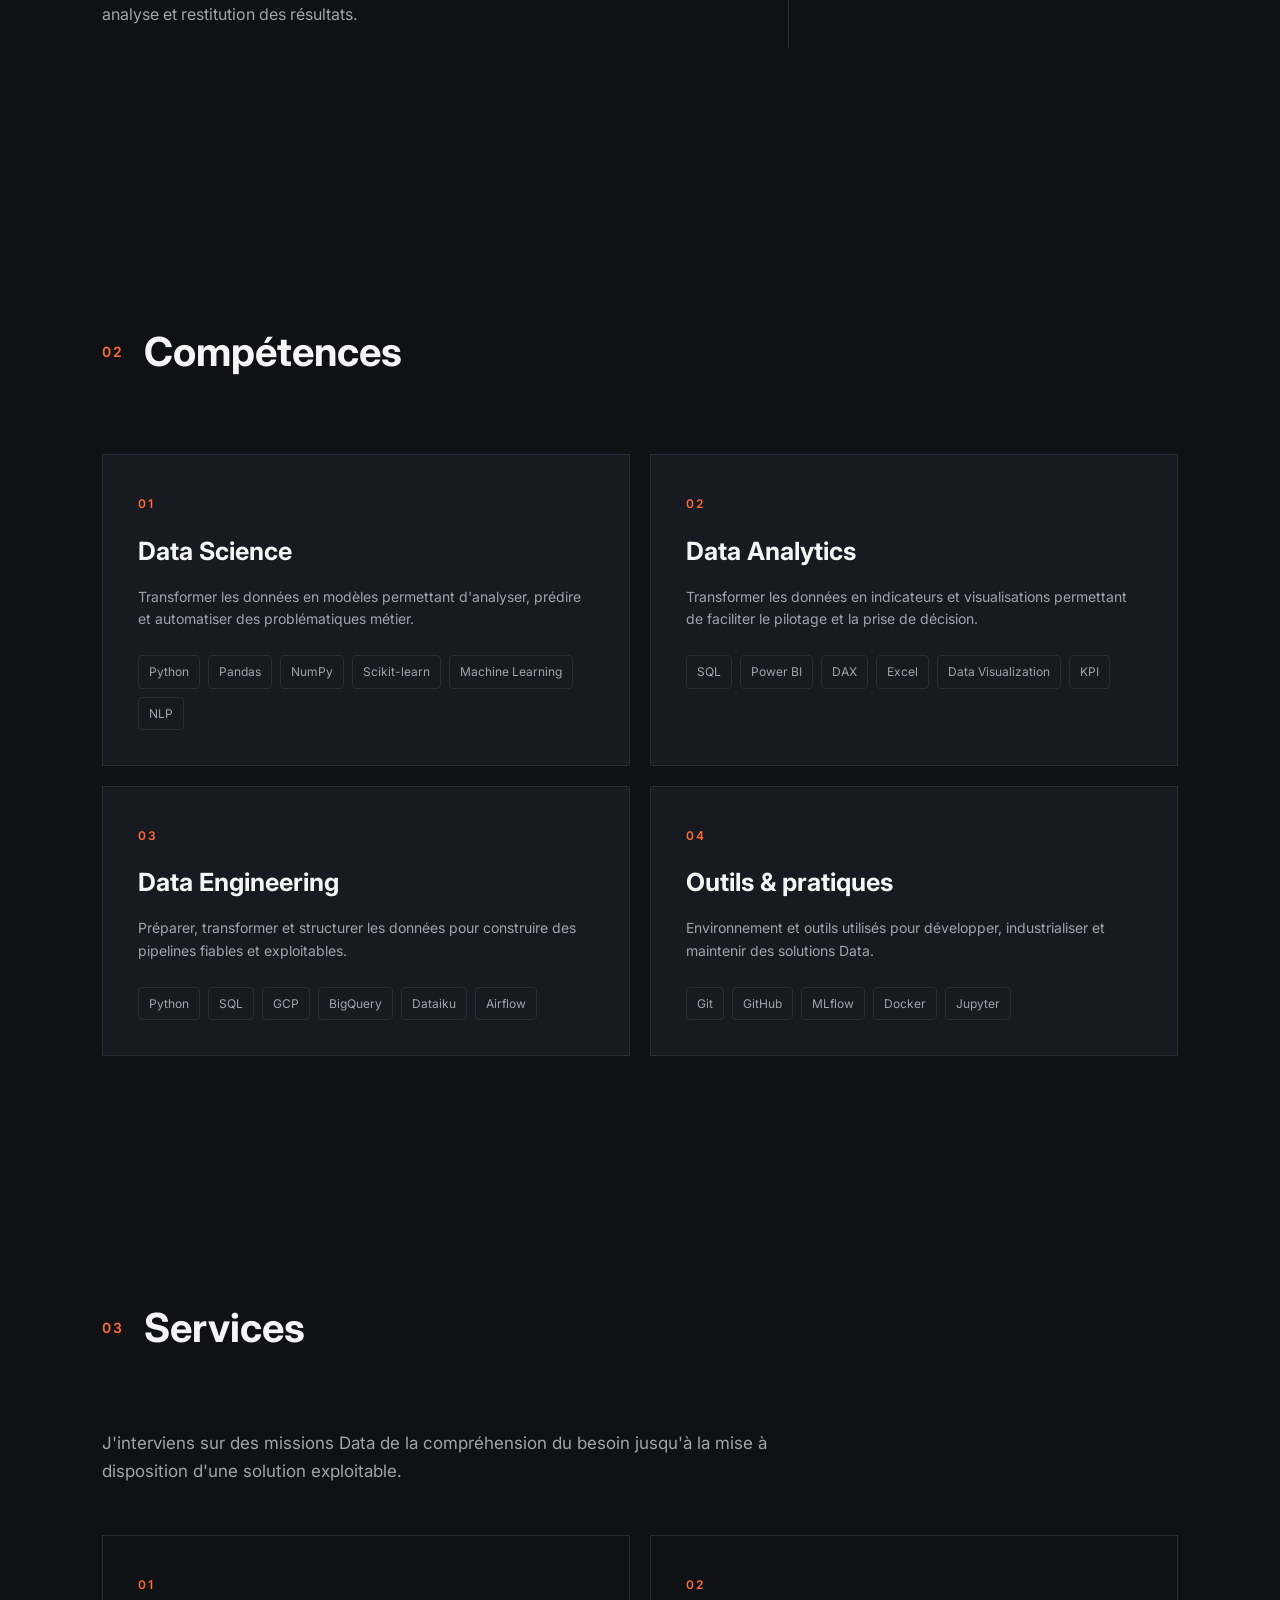
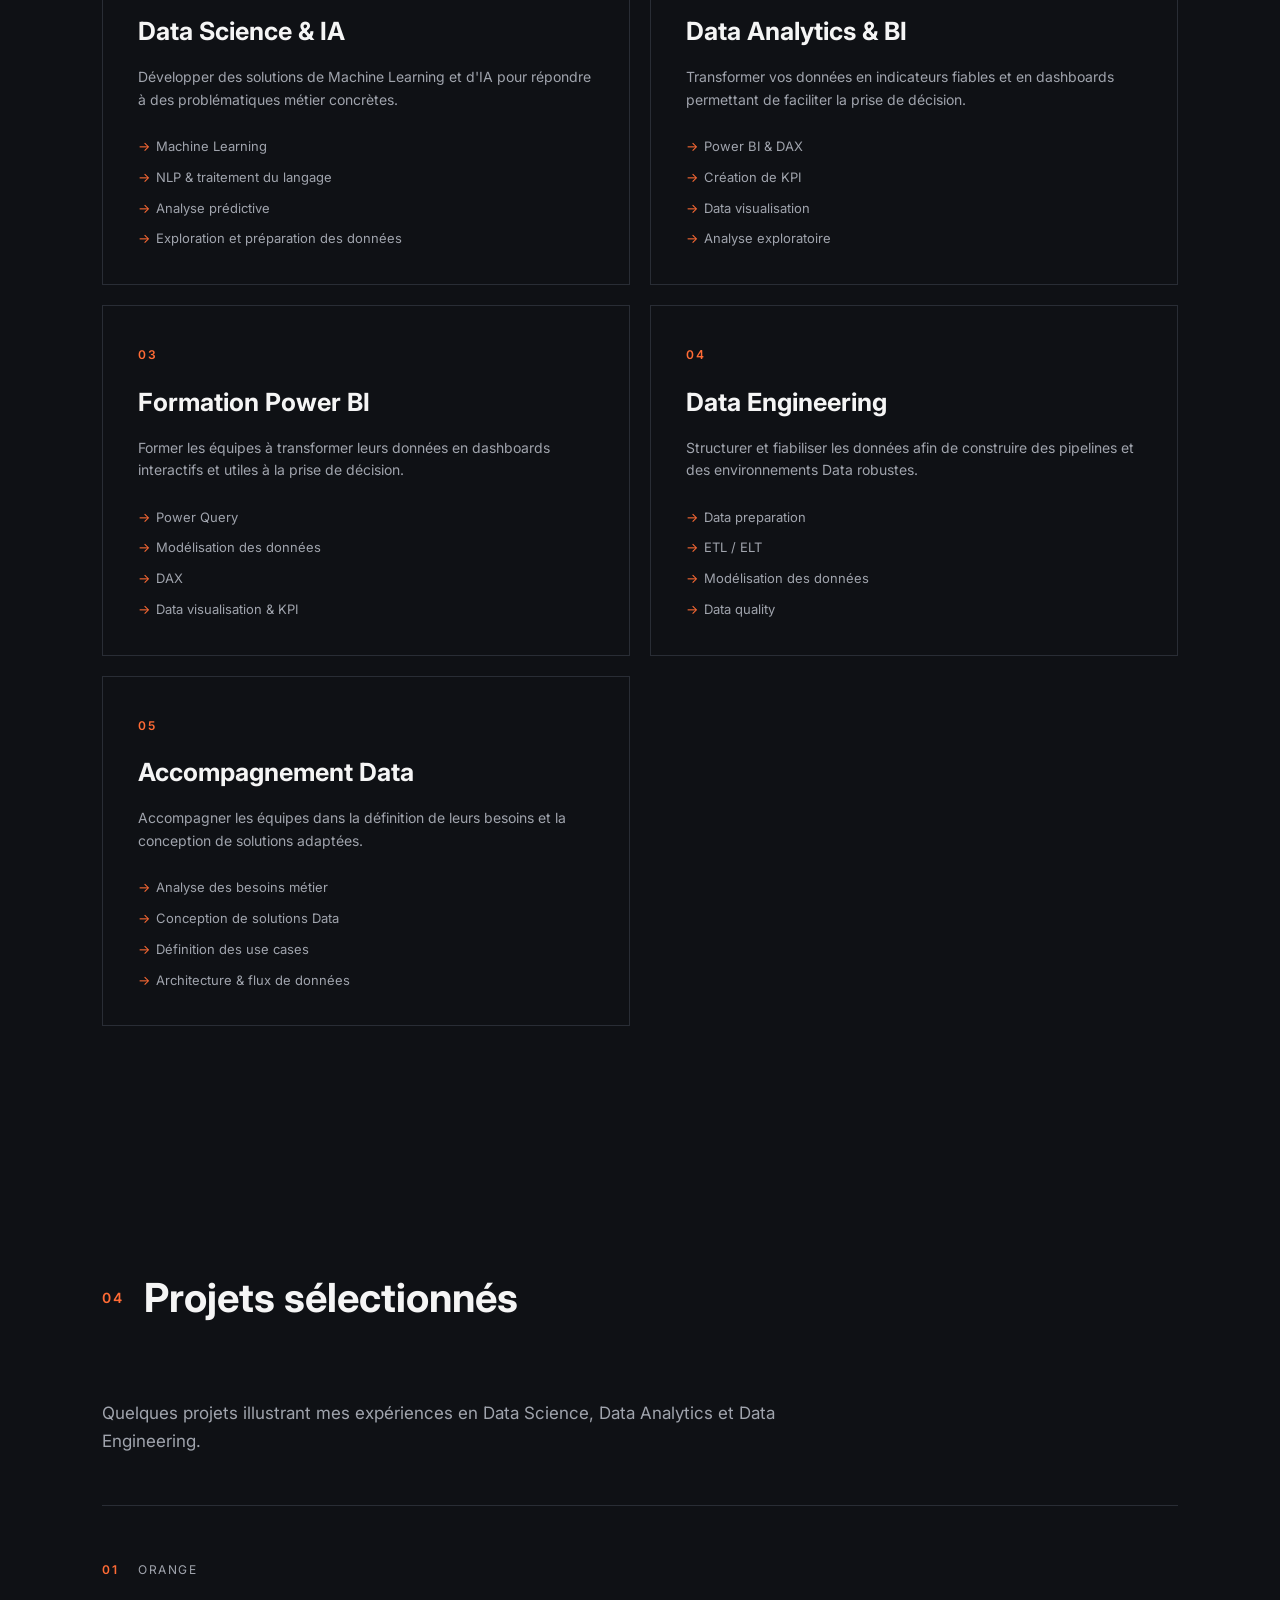
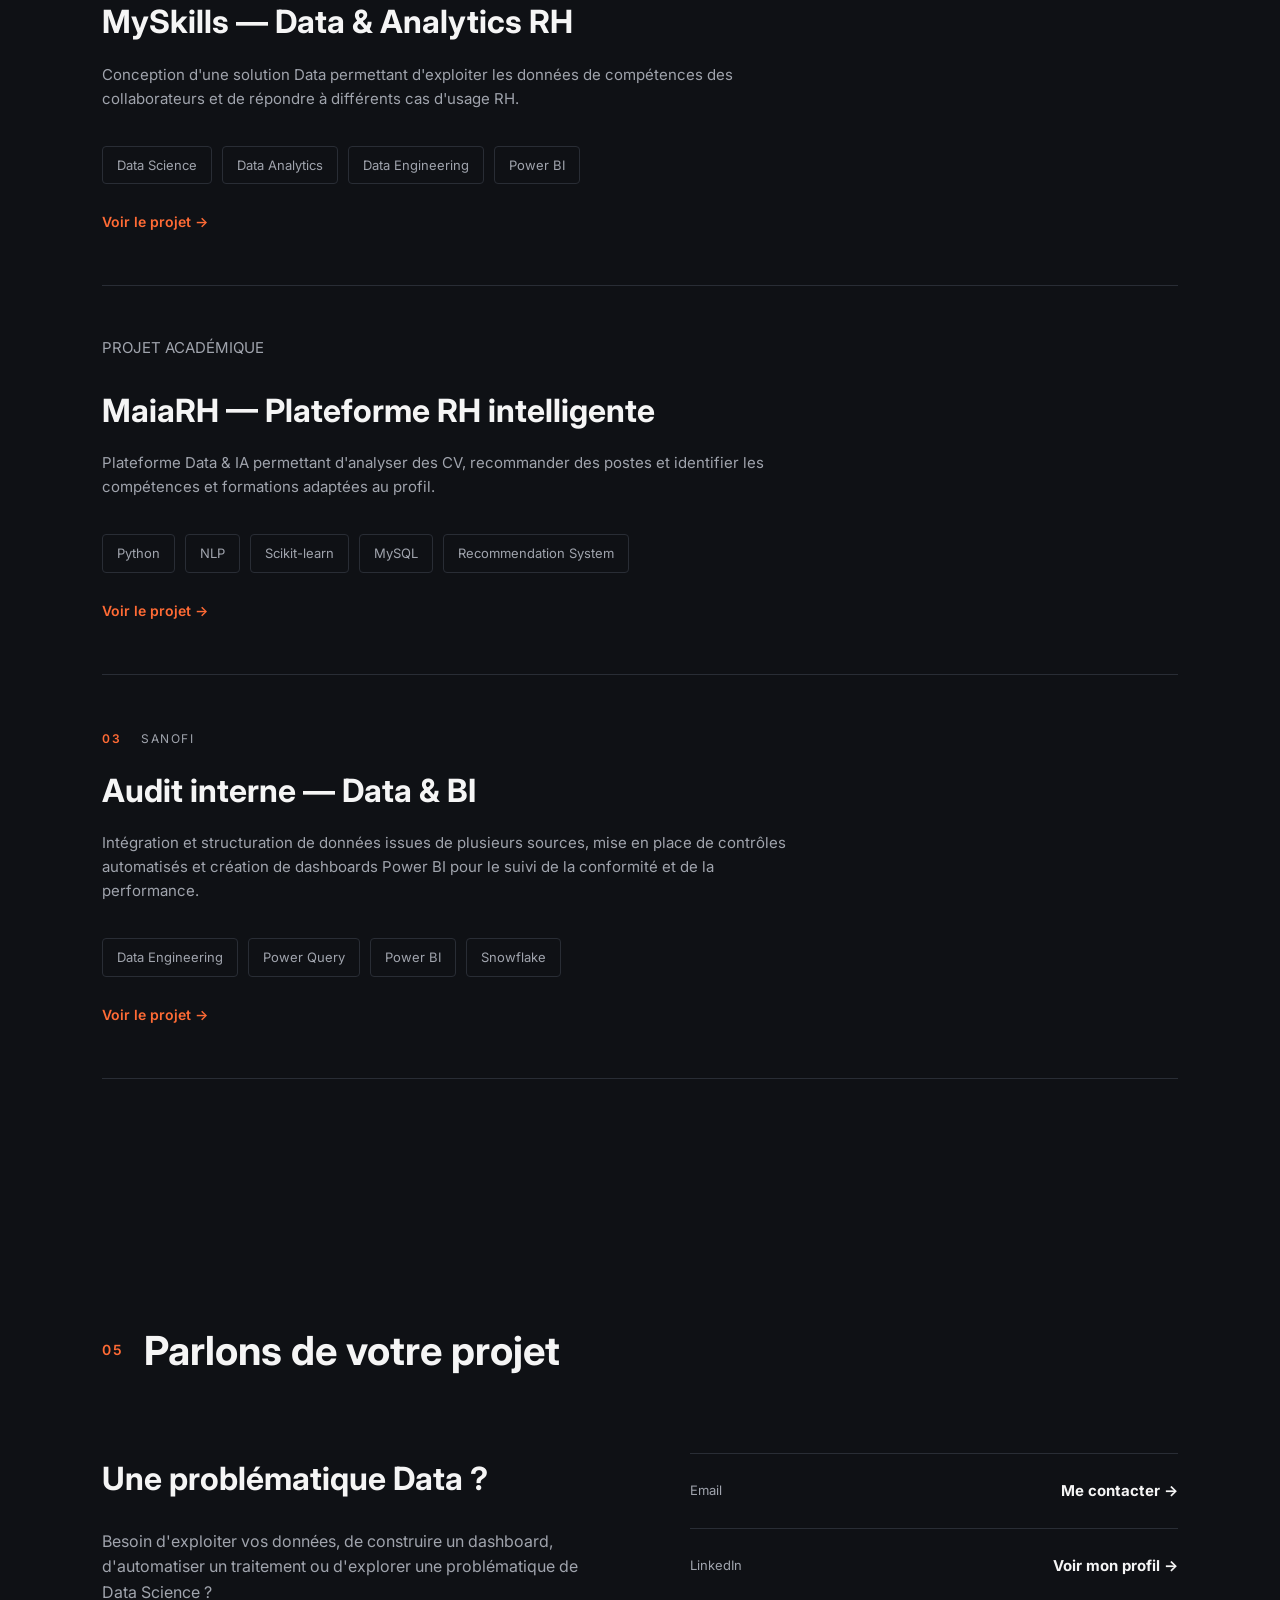
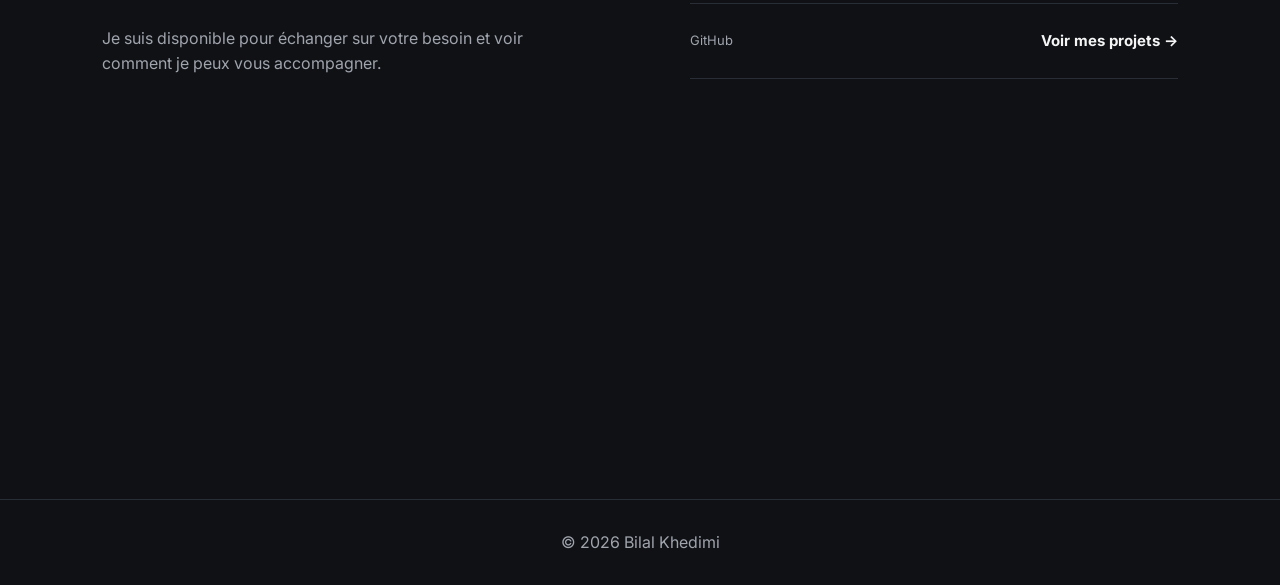
==== commit 435d2147: "Update portfolio" ====
--- a/index.html
+++ b/index.html
@@ -107,71 +107,76 @@
     <div class="section-header">
         <span class="section-number">01</span>
         <h2>À propos</h2>
-    </div>
-
-    <div class="about-content">
-
-        <div class="about-text">
-
-            <h3>
-                De la donnée brute à la solution exploitable.
-            </h3>
-
-            <p>
-                Je suis Bilal Khedimi, ingénieur spécialisé en
-                Modélisation et Applications de l'IA.
-            </p>
-
-            <p>
-                Mon parcours m'a amené à travailler sur des problématiques
-                de Data Science, Data Analytics et Data Engineering,
-                notamment chez Orange et Sanofi.
-            </p>
-
-            <p>
-                J'interviens sur l'ensemble de la chaîne de valeur :
-                comprendre le besoin métier, explorer et fiabiliser
-                les données, concevoir leur modèle, développer des
-                analyses ou des modèles et restituer les résultats
-                de manière exploitable.
-            </p>
-
-        </div>
-
-
-        <div class="about-info">
-
-            <div class="info-item">
-                <span class="info-label">Formation</span>
-                <span class="info-value">
-                    Ingénieur — Modélisation & Applications de l'IA
-                </span>
-            </div>
-
-            <div class="info-item">
-                <span class="info-label">Expérience</span>
-                <span class="info-value">
-                    Data Science · Data Analytics · Data Engineering
-                </span>
-            </div>
-
-            <div class="info-item">
-                <span class="info-label">Localisation</span>
-                <span class="info-value">
-                    Paris, France
-                </span>
-            </div>
-
-            <div class="info-item">
-                <span class="info-label">Statut</span>
-                <span class="info-value">
-                    Freelance
-                </span>
-            </div>
-
-        </div>
-
-    </div>
+</div>
+
+<div class="about-content">
+
+    <div class="about-text">
+
+        <h3>
+            De la donnée brute à la solution exploitable.
+        </h3>
+
+        <p>
+            Je suis Bilal Khedimi, ingénieur spécialisé en
+            Modélisation et Applications de l'IA.
+        </p>
+
+        <p>
+            J'accompagne les entreprises dans l'exploitation de leurs données,
+            de leur préparation jusqu'à leur valorisation à travers des analyses,
+            des dashboards ou des modèles de Data Science.
+        </p>
+
+        <p>
+            Mon parcours chez Orange et Sanofi m'a permis de travailler sur des
+            problématiques mêlant Data Science, Data Analytics et Data Engineering,
+            avec un objectif constant : transformer des données parfois complexes
+            ou dispersées en solutions fiables et directement exploitables.
+        </p>
+
+        <p>
+            J'interviens sur l'ensemble de la chaîne de valeur :
+            compréhension du besoin métier, collecte et fiabilisation des données,
+            modélisation, automatisation, analyse et restitution des résultats.
+        </p>
+
+    </div>
+
+
+    <div class="about-info">
+
+        <div class="info-item">
+            <span class="info-label">Formation</span>
+            <span class="info-value">
+                Ingénieur — Modélisation & Applications de l'IA
+            </span>
+        </div>
+
+        <div class="info-item">
+            <span class="info-label">Expertise</span>
+            <span class="info-value">
+                Data Science · Data Analytics · Data Engineering
+            </span>
+        </div>
+
+        <div class="info-item">
+            <span class="info-label">Localisation</span>
+            <span class="info-value">
+                Paris, France
+            </span>
+        </div>
+
+        <div class="info-item">
+            <span class="info-label">Statut</span>
+            <span class="info-value">
+                Freelance
+            </span>
+        </div>
+
+    </div>
+
+</div>
 
 </section>
 
@@ -465,7 +470,7 @@
                     <span>Power BI</span>
                 </div>
 
-                <a href="#" class="project-link">
+                <a href="projects/orange-skills.html" class="project-link">
                     Voir le projet →
                 </a>
 
@@ -534,7 +539,7 @@
                     <span>Snowflake</span>
                 </div>
 
-                <a href="#" class="project-link">
+                <a href="projects/sanofi-audit.html" class="project-link">
                     Voir le projet →
                 </a>
 
--- a/style.css
+++ b/style.css
@@ -994,7 +994,7 @@
 
 .ml-flow {
     display: grid;
-    grid-template-columns: 1fr auto 1fr auto 1fr auto 1fr;
+    grid-template-columns: 1fr auto 1fr auto 1fr auto 1fr auto 1fr;
     align-items: stretch;
     gap: 15px;
     margin: 60px 0;
@@ -1304,6 +1304,10 @@
     align-items: flex-start;
 }
 
+.project-screenshot {
+    width: 100%;
+}
+
 }
 
 
@@ -1317,4 +1321,448 @@
         display: none !important;
     }
 
+}
+
+/* PROJECT META MOBILE */
+
+.project-meta {
+    grid-template-columns: repeat(2, 1fr);
+}
+
+.project-meta-item:nth-child(2) {
+    border-right: none;
+}
+
+.project-meta-item:nth-child(1),
+.project-meta-item:nth-child(2) {
+    border-bottom: 1px solid var(--border);
+}
+
+/* PROJECT META */
+
+.project-meta {
+    display: grid;
+    grid-template-columns: repeat(4, 1fr);
+    margin-top: 60px;
+    border-top: 1px solid var(--border);
+    border-bottom: 1px solid var(--border);
+}
+
+.project-meta-item {
+    padding: 25px 20px;
+    border-right: 1px solid var(--border);
+}
+
+.project-meta-item:last-child {
+    border-right: none;
+}
+
+.project-meta-item span {
+    display: block;
+    color: var(--accent);
+    font-size: 11px;
+    font-weight: 600;
+    margin-bottom: 10px;
+}
+
+.project-meta-item strong {
+    font-size: 15px;
+    font-weight: 500;
+}
+
+
+/* =========================
+   MAIARH - SCREENSHOTS
+========================= */
+
+.project-gallery {
+    display: grid;
+    grid-template-columns: 1fr;
+    gap: 40px;
+    margin-top: 40px;
+}
+
+.project-screenshot {
+    width: 80%;
+    margin: 0 auto;
+    background: var(--secondary-bg);
+    border: 1px solid var(--border);
+    border-radius: 14px;
+    overflow: hidden;
+}
+
+.project-screenshot img {
+    width: 100%;
+    height: auto;
+    display: block;
+}
+
+.project-screenshot p {
+    margin: 0;
+    padding: 18px 20px;
+    color: var(--secondary-text);
+    font-size: 14px;
+    line-height: 1.6;
+}
+
+@media (max-width: 768px) {
+    .project-screenshot {
+        width: 100%;
+    }
+}
+
+/* =========================
+   SANOFI - DATA FLOW
+========================= */
+
+.sanofi-data-flow {
+    display: grid;
+    grid-template-columns: 1fr auto 1.3fr auto 1.3fr;
+    align-items: center;
+    gap: 25px;
+    margin: 50px 0;
+}
+
+.sanofi-source-column {
+    display: flex;
+    flex-direction: column;
+    gap: 15px;
+}
+
+.sanofi-flow-box {
+    background: var(--background-secondary);
+    border: 1px solid var(--border);
+    padding: 25px;
+}
+
+.sanofi-flow-box span {
+    display: block;
+    color: var(--accent);
+    font-size: 11px;
+    font-weight: 600;
+    letter-spacing: 1px;
+    margin-bottom: 8px;
+}
+
+.sanofi-flow-box strong {
+    font-size: 18px;
+}
+
+.sanofi-flow-box p {
+    margin-top: 12px;
+    color: var(--text-secondary);
+    font-size: 13px;
+    line-height: 1.6;
+}
+
+.sanofi-main-box {
+    min-height: 150px;
+    display: flex;
+    flex-direction: column;
+    justify-content: center;
+}
+
+.sanofi-flow-arrow {
+    color: var(--accent);
+    font-size: 28px;
+    text-align: center;
+}
+
+@media (max-width: 768px) {
+
+    .sanofi-data-flow {
+        grid-template-columns: 1fr;
+    }
+
+    .sanofi-flow-arrow {
+        transform: rotate(90deg);
+    }
+
+    .sanofi-main-box {
+        min-height: auto;
+    }
+
+}
+
+/* =========================
+   SANOFI - STAR SCHEMA
+========================= */
+
+.star-schema {
+    display: grid;
+    grid-template-columns: repeat(3, 1fr);
+    grid-template-areas:
+        ". top ."
+        "left fact right";
+    gap: 25px;
+    align-items: stretch;
+    margin: 60px 0;
+}
+.star-dimension,
+.star-fact {
+    border: 1px solid var(--border);
+    background: var(--background-secondary);
+    padding: 25px;
+    text-align: center;
+}
+
+.star-dimension {
+    display: flex;
+    flex-direction: column;
+    justify-content: center;
+    min-height: 110px;
+}
+
+.star-dimension span,
+.star-fact span {
+    display: block;
+    color: var(--accent);
+    font-size: 11px;
+    font-weight: 600;
+    letter-spacing: 1px;
+    margin-bottom: 8px;
+}
+
+.star-dimension strong,
+.star-fact strong {
+    font-size: 18px;
+}
+
+.star-fact {
+    grid-area: fact;
+    min-height: 160px;
+
+    display: flex;
+    flex-direction: column;
+    align-items: center;
+    justify-content: center;
+
+    border: 2px solid var(--accent);
+}
+
+.star-fact strong {
+    font-size: 22px;
+}
+
+.star-fact p {
+    margin-top: 10px;
+    color: var(--text-secondary);
+    font-size: 13px;
+}
+
+.star-top {
+    grid-area: top;
+}
+
+.star-left {
+    grid-area: left;
+}
+
+.star-right {
+    grid-area: right;
+}
+
+
+
+@media (max-width: 768px) {
+
+    .star-schema {
+    grid-template-columns: 1fr;
+    grid-template-areas:
+        "fact"
+        "top"
+        "left"
+        "right";
+    gap: 15px;
+    }
+
+    .star-fact {
+        min-height: 130px;
+    }
+
+    .star-dimension {
+        min-height: auto;
+    }
+
+}
+
+/* =========================
+   SANOFI - RESULT HIGHLIGHT
+========================= */
+
+.result-highlight {
+    display: grid;
+    grid-template-columns: 220px 1fr;
+    gap: 40px;
+    align-items: center;
+
+    margin-top: 40px;
+    padding: 40px;
+
+    background: var(--background-secondary);
+    border: 1px solid var(--border);
+    border-left: 3px solid var(--accent);
+}
+
+.result-number {
+    font-size: 64px;
+    font-weight: 700;
+    color: var(--accent);
+    line-height: 1;
+    white-space: nowrap;
+}
+
+.result-content span {
+    display: block;
+    margin-bottom: 10px;
+
+    color: var(--accent);
+    font-size: 11px;
+    font-weight: 600;
+    letter-spacing: 1px;
+}
+
+.result-content h3 {
+    margin: 0 0 12px;
+    font-size: 22px;
+}
+
+.result-content p {
+    margin: 0;
+    color: var(--text-secondary);
+    line-height: 1.7;
+}
+
+@media (max-width: 768px) {
+
+    .result-highlight {
+        grid-template-columns: 1fr;
+        gap: 25px;
+        padding: 30px 25px;
+    }
+
+    .result-number {
+        font-size: 52px;
+    }
+
+}
+
+/* =========================
+   SANOFI - BEFORE / AFTER
+========================= */
+
+.before-after-grid {
+    display: grid;
+    grid-template-columns: 1fr auto 1fr;
+    gap: 30px;
+    align-items: center;
+    margin-top: 45px;
+}
+
+.before-after-card {
+    background: var(--background-secondary);
+    border: 1px solid var(--border);
+    padding: 35px;
+    height: 100%;
+}
+
+.before-after-label {
+    display: inline-block;
+    color: var(--accent);
+    font-size: 11px;
+    font-weight: 700;
+    letter-spacing: 1.5px;
+    margin-bottom: 15px;
+}
+
+.before-after-card h3 {
+    margin: 0 0 30px;
+    font-size: 22px;
+}
+
+.before-after-item {
+    padding: 18px 0;
+    border-top: 1px solid var(--border);
+}
+
+.before-after-item strong {
+    display: block;
+    margin-bottom: 6px;
+    font-size: 14px;
+}
+
+.before-after-item p {
+    margin: 0;
+    color: var(--text-secondary);
+    font-size: 14px;
+    line-height: 1.6;
+}
+
+.before-after-arrow {
+    color: var(--accent);
+    font-size: 34px;
+    font-weight: 700;
+}
+
+@media (max-width: 768px) {
+
+    .before-after-grid {
+        grid-template-columns: 1fr;
+        gap: 20px;
+    }
+
+    .before-after-arrow {
+        text-align: center;
+        transform: rotate(90deg);
+    }
+
+    .before-after-card {
+        padding: 28px 24px;
+    }
+
+}
+
+/* =========================
+   PROJECT RESULTS
+========================= */
+
+.results-grid {
+    display: grid;
+    grid-template-columns: repeat(2, 1fr);
+    gap: 20px;
+    margin-top: 40px;
+}
+
+.result-card {
+    background: var(--background-secondary);
+    border: 1px solid var(--border);
+    padding: 30px;
+}
+
+.result-card span {
+    display: block;
+    color: var(--accent);
+    font-size: 11px;
+    font-weight: 700;
+    letter-spacing: 1px;
+    margin-bottom: 18px;
+}
+
+.result-card h3 {
+    margin: 0 0 12px;
+    font-size: 21px;
+}
+
+.result-card p {
+    margin: 0;
+    color: var(--text-secondary);
+    line-height: 1.7;
+    font-size: 14px;
+}
+@media (max-width: 768px) {
+
+    .results-grid {
+        grid-template-columns: 1fr;
+    }
+
 }
